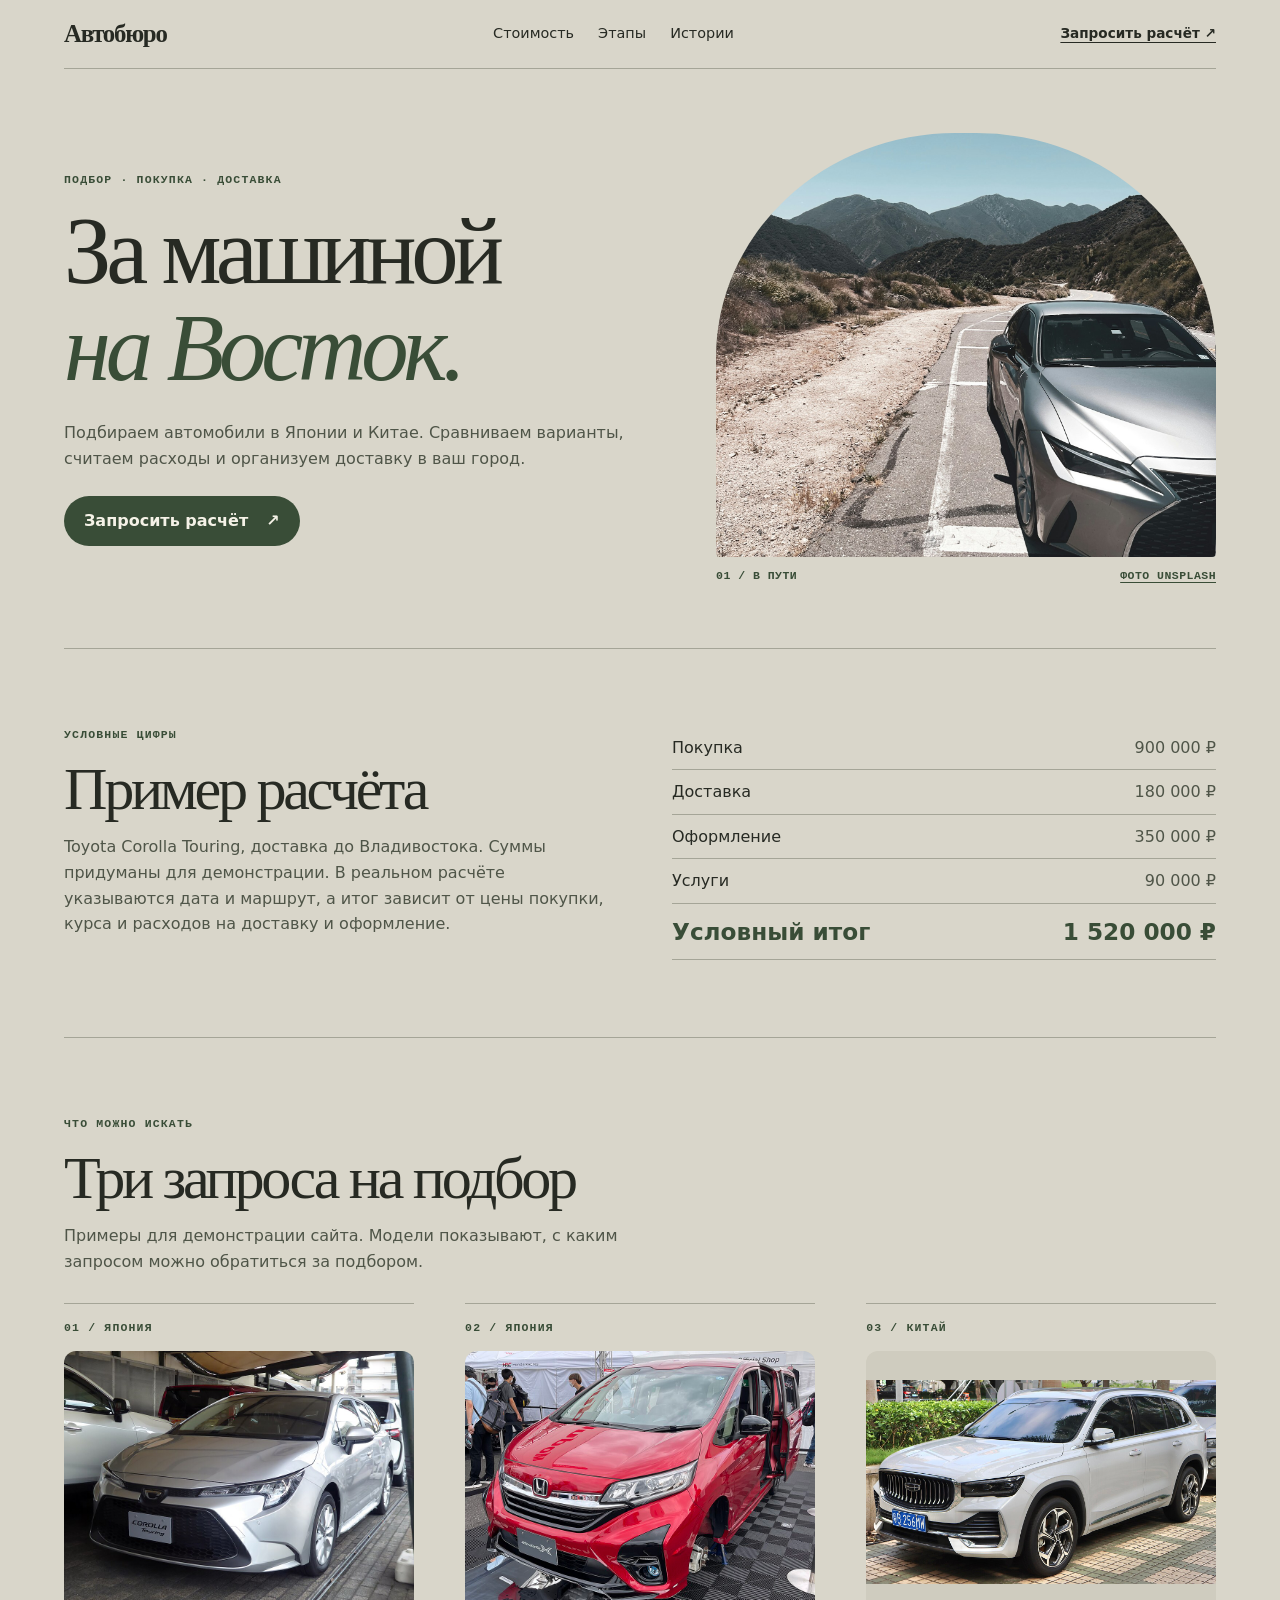
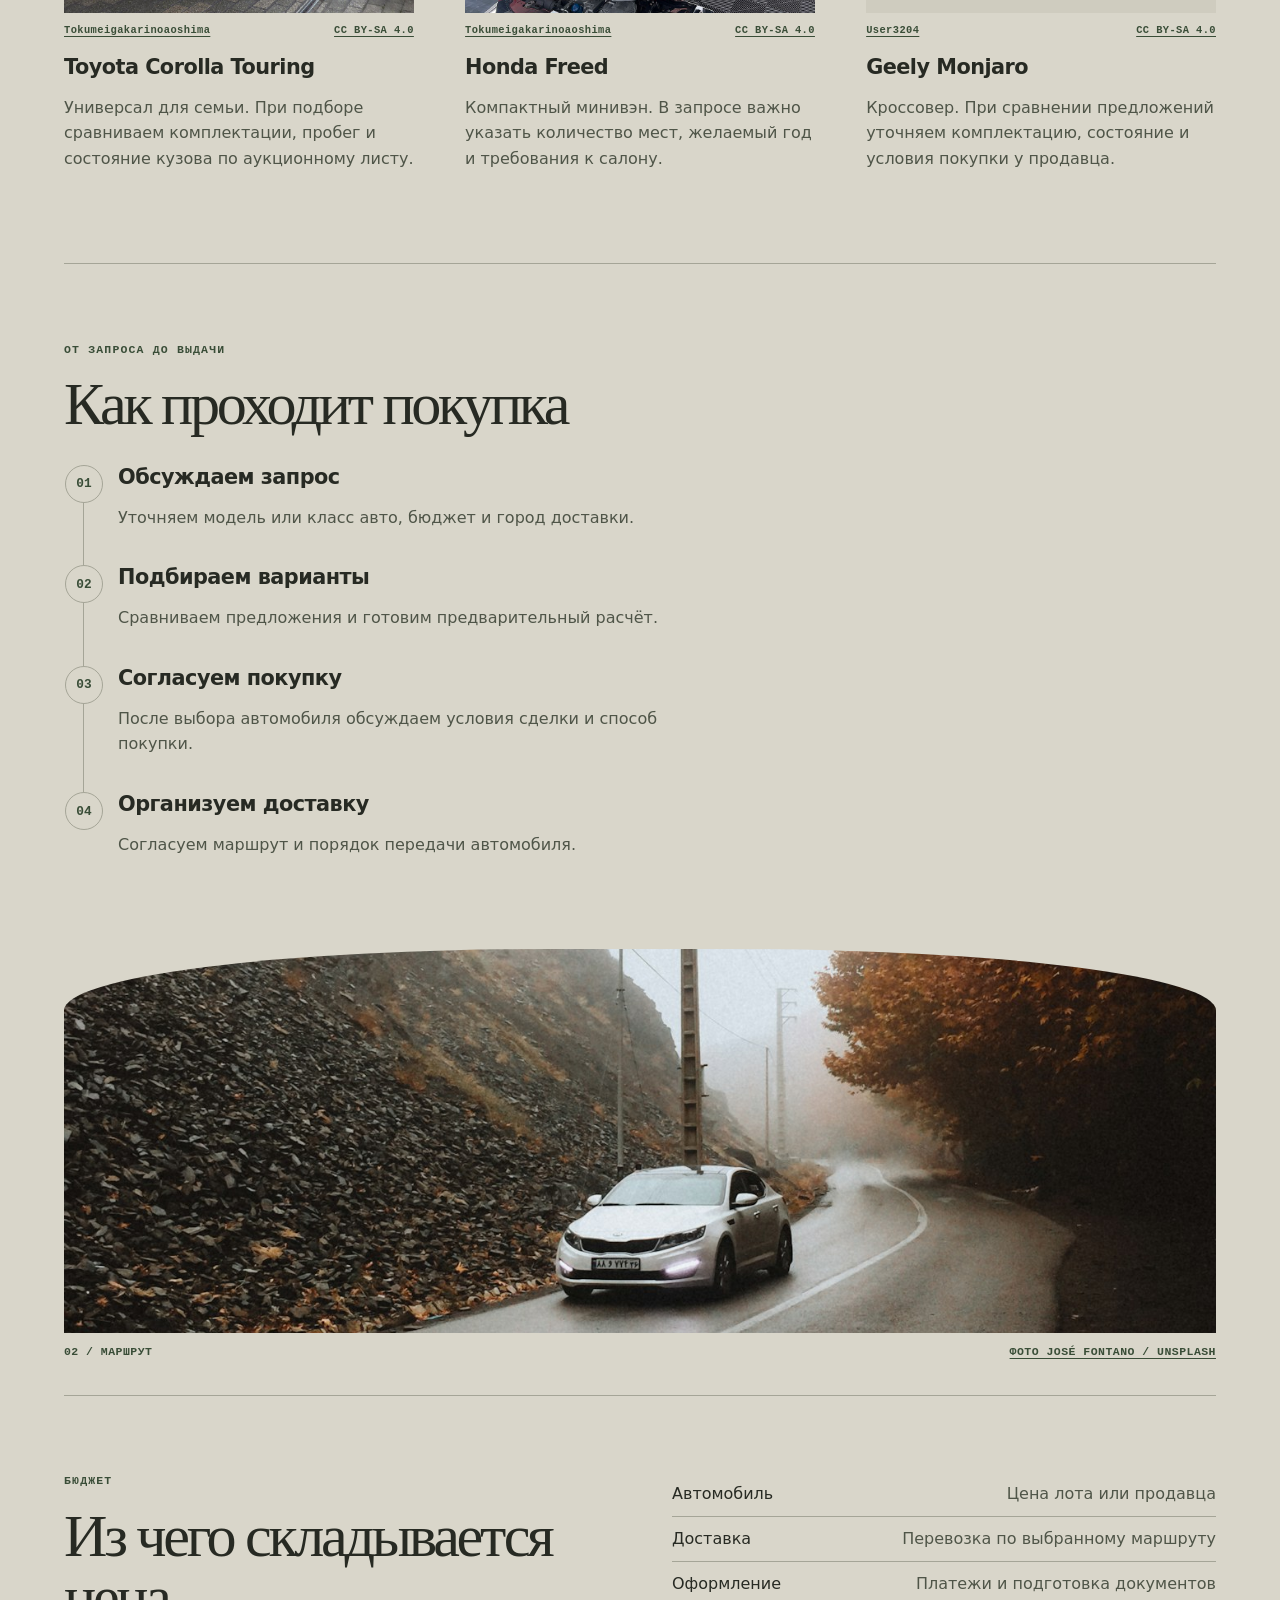
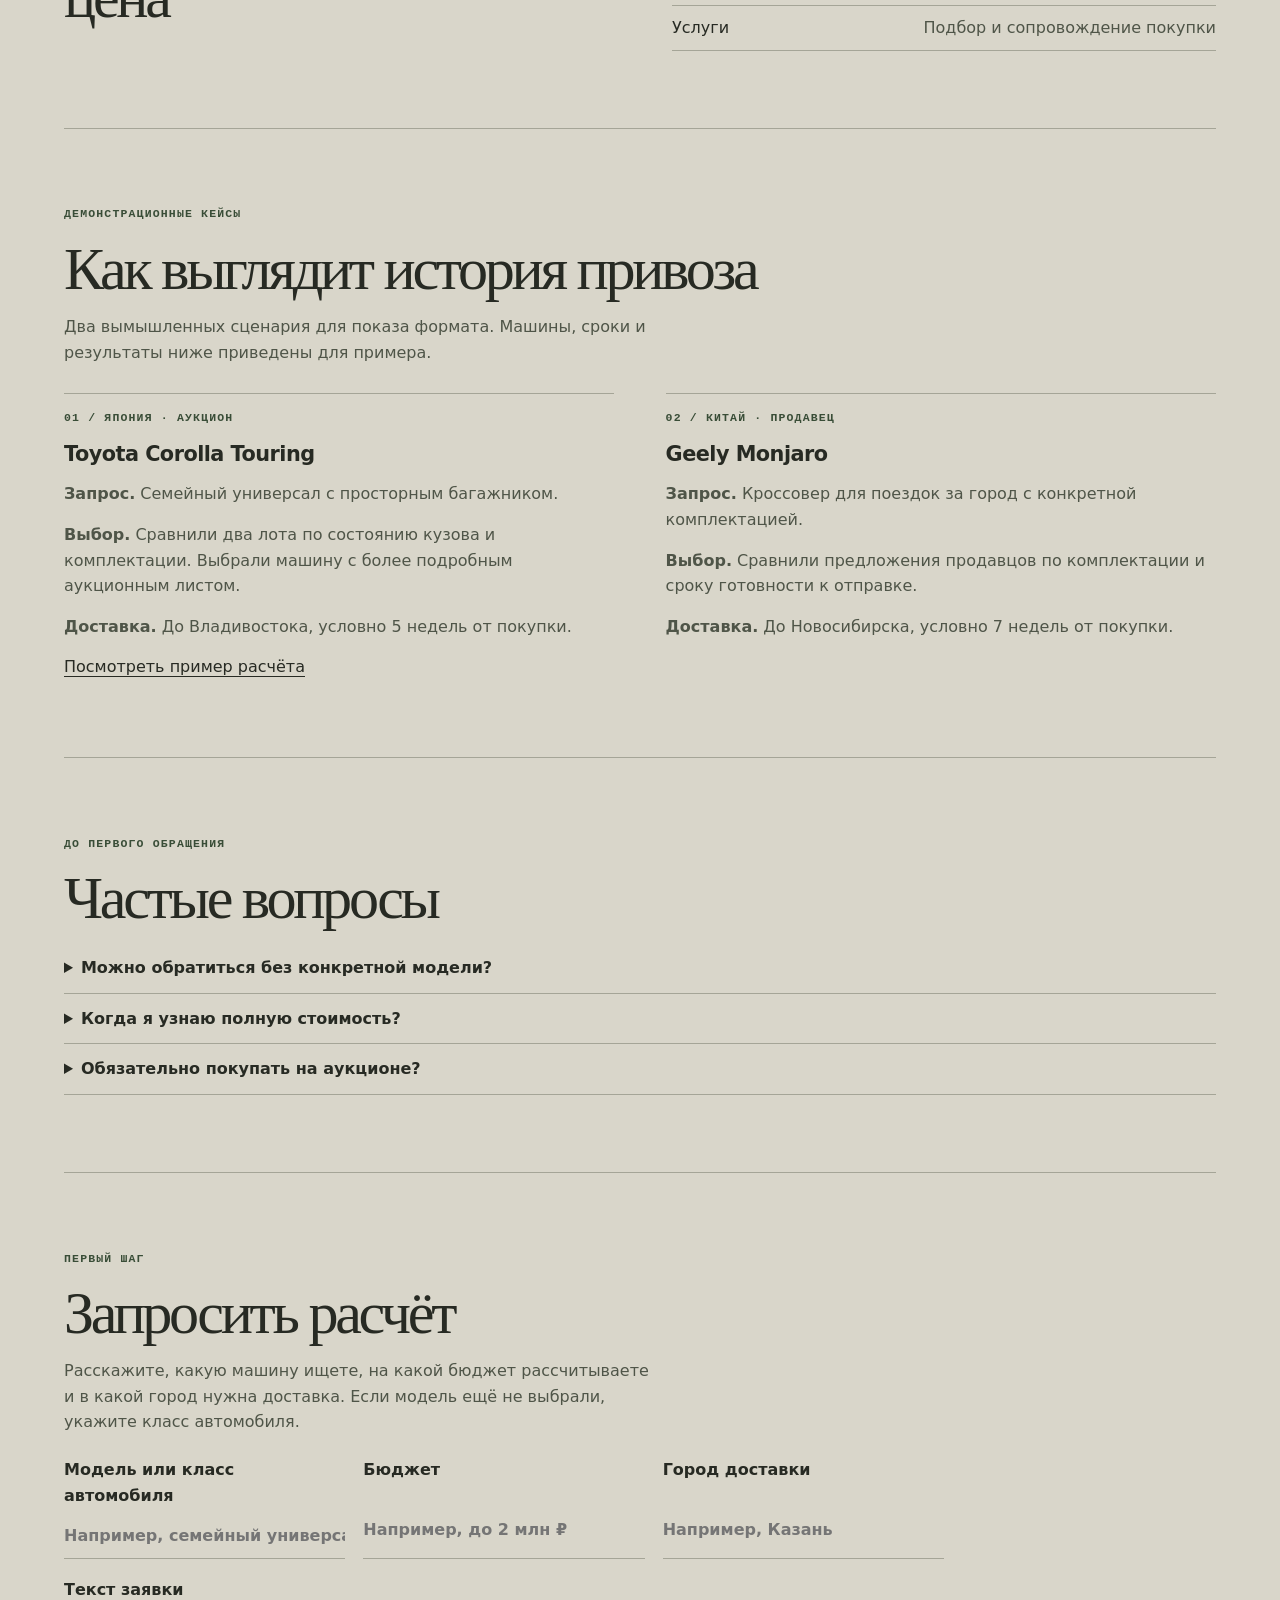
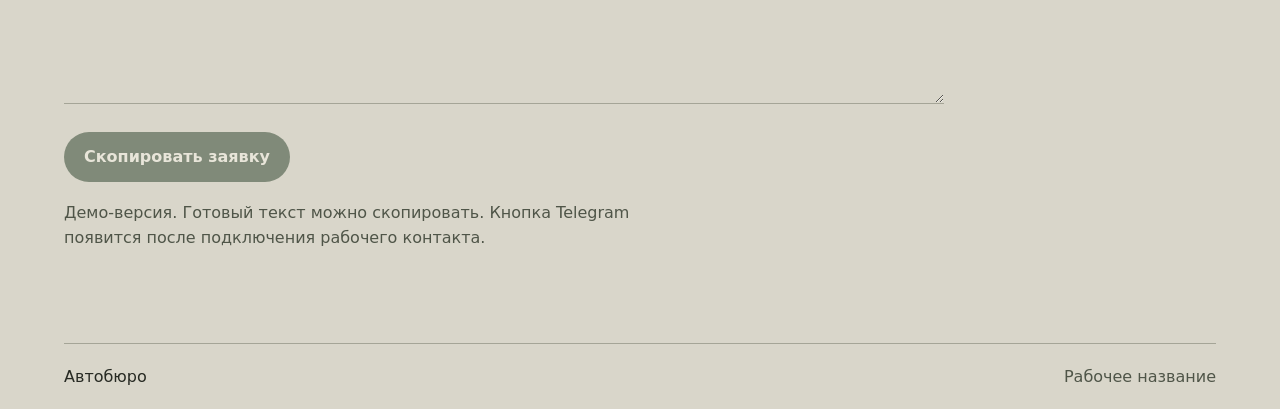
==== index.html @ d3754e28 "Add Avtoburo website" ====
<!doctype html>
<html lang="ru">
<head>
<meta charset="utf-8">
<meta name="viewport" content="width=device-width, initial-scale=1">
<meta name="description" content="Подбор и покупка автомобилей из Японии, Китая и других стран. Узнайте, как проходит покупка и из чего складывается стоимость.">
<title>Авто из Японии и Китая — подбор и доставка</title>
<link rel="stylesheet" href="style.css">
</head>
<body>
<header class="wrap"><a class="brand" href="#">Автобюро</a><nav aria-label="Разделы сайта"><a href="#estimate">Стоимость</a><a href="#process">Этапы</a><a href="#cases">Истории</a></nav><a class="header-link" href="#contact">Запросить расчёт ↗</a></header>
<main>
<section class="hero wrap">
<div><p class="eyebrow">Подбор · Покупка · Доставка</p>
<h1>За машиной<br><em>на Восток.</em></h1>
<p class="intro">Подбираем автомобили в Японии и Китае. Сравниваем варианты, считаем расходы и организуем доставку в ваш город.</p>
<a class="button" href="#contact">Запросить расчёт <span aria-hidden="true">↗</span></a></div>
<figure class="hero-photo">
<img src="photos/mountain-road.jpg" width="1600" height="2133" alt="Серебристый автомобиль на горной дороге" fetchpriority="high">
<figcaption><span>01 / В пути</span><a href="https://unsplash.com/photos/silver-car-parked-on-a-winding-mountain-road-dqS-fH3eOp8">Фото Unsplash</a></figcaption>
</figure>
</section>
<section class="section wrap price" id="estimate">
<div><p class="eyebrow">Условные цифры</p><h2>Пример расчёта</h2><p>Toyota Corolla Touring, доставка до Владивостока. Суммы придуманы для демонстрации. В реальном расчёте указываются дата и маршрут, а итог зависит от цены покупки, курса и расходов на доставку и оформление.</p></div>
<dl class="cost estimate">
<div><dt>Покупка</dt><dd>900 000 ₽</dd></div>
<div><dt>Доставка</dt><dd>180 000 ₽</dd></div>
<div><dt>Оформление</dt><dd>350 000 ₽</dd></div>
<div><dt>Услуги</dt><dd>90 000 ₽</dd></div>
<div class="total"><dt>Условный итог</dt><dd>1 520 000 ₽</dd></div>
</dl>
</section>
<section class="section wrap" id="cars">
<p class="eyebrow">Что можно искать</p>
<h2>Три запроса на подбор</h2>
<p>Примеры для демонстрации сайта. Модели показывают, с каким запросом можно обратиться за подбором.</p>
<div class="examples">
<article><p class="eyebrow">01 / Япония</p><figure class="car-example"><img src="photos/corolla.jpg" alt="Toyota Corolla Touring" loading="lazy"><figcaption><a href="https://commons.wikimedia.org/wiki/File:Toyota_COROLLA_Touring_S_(3BA-ZRE212W-AEXEP)_front.jpg">Tokumeigakarinoaoshima</a><a href="https://creativecommons.org/licenses/by-sa/4.0/">CC BY-SA 4.0</a></figcaption></figure><h3>Toyota Corolla Touring</h3><p>Универсал для семьи. При подборе сравниваем комплектации, пробег и состояние кузова по аукционному листу.</p></article>
<article><p class="eyebrow">02 / Япония</p><figure class="car-example"><img src="photos/freed.jpg" alt="Honda Freed" loading="lazy"><figcaption><a href="https://commons.wikimedia.org/wiki/File:Honda_FREED_Modulo_X_(6BA-GB5)_front.jpg">Tokumeigakarinoaoshima</a><a href="https://creativecommons.org/licenses/by-sa/4.0/">CC BY-SA 4.0</a></figcaption></figure><h3>Honda Freed</h3><p>Компактный минивэн. В запросе важно указать количество мест, желаемый год и требования к салону.</p></article>
<article><p class="eyebrow">03 / Китай</p><figure class="car-example"><img src="photos/monjaro.jpg" alt="Geely Monjaro" loading="lazy"><figcaption><a href="https://commons.wikimedia.org/wiki/File:2021_Geely_Xingyue_L_(front).jpg">User3204</a><a href="https://creativecommons.org/licenses/by-sa/4.0/">CC BY-SA 4.0</a></figcaption></figure><h3>Geely Monjaro</h3><p>Кроссовер. При сравнении предложений уточняем комплектацию, состояние и условия покупки у продавца.</p></article>
</div>
</section>
<section class="section wrap" id="process"><p class="eyebrow">От запроса до выдачи</p><h2>Как проходит покупка</h2>
<ol class="steps">
<li><h3>Обсуждаем запрос</h3><p>Уточняем модель или класс авто, бюджет и город доставки.</p></li>
<li><h3>Подбираем варианты</h3><p>Сравниваем предложения и готовим предварительный расчёт.</p></li>
<li><h3>Согласуем покупку</h3><p>После выбора автомобиля обсуждаем условия сделки и способ покупки.</p></li>
<li><h3>Организуем доставку</h3><p>Согласуем маршрут и порядок передачи автомобиля.</p></li>
</ol></section>
<figure class="road-photo wrap">
<img src="photos/autumn-road.jpg" width="1400" height="1867" alt="Автомобиль на извилистой дороге в осеннем лесу" loading="lazy">
<figcaption><span>02 / МАРШРУТ</span><a href="https://unsplash.com/photos/silver-sedan-on-road-6Av5NZUuW58">Фото José Fontano / Unsplash</a></figcaption>
</figure>
<section class="section wrap price"><div><p class="eyebrow">Бюджет</p><h2>Из чего складывается цена</h2></div><dl class="cost"><div><dt>Автомобиль</dt><dd>Цена лота или продавца</dd></div><div><dt>Доставка</dt><dd>Перевозка по выбранному маршруту</dd></div><div><dt>Оформление</dt><dd>Платежи и подготовка документов</dd></div><div><dt>Услуги</dt><dd>Подбор и сопровождение покупки</dd></div></dl></section>
<section class="section wrap" id="cases">
<p class="eyebrow">Демонстрационные кейсы</p>
<h2>Как выглядит история привоза</h2>
<p>Два вымышленных сценария для показа формата. Машины, сроки и результаты ниже приведены для примера.</p>
<div class="examples stories">
<article><p class="eyebrow">01 / Япония · аукцион</p><h3>Toyota Corolla Touring</h3><p><strong>Запрос.</strong> Семейный универсал с просторным багажником.</p><p><strong>Выбор.</strong> Сравнили два лота по состоянию кузова и комплектации. Выбрали машину с более подробным аукционным листом.</p><p><strong>Доставка.</strong> До Владивостока, условно 5 недель от покупки.</p><a href="#estimate">Посмотреть пример расчёта</a></article>
<article><p class="eyebrow">02 / Китай · продавец</p><h3>Geely Monjaro</h3><p><strong>Запрос.</strong> Кроссовер для поездок за город с конкретной комплектацией.</p><p><strong>Выбор.</strong> Сравнили предложения продавцов по комплектации и сроку готовности к отправке.</p><p><strong>Доставка.</strong> До Новосибирска, условно 7 недель от покупки.</p></article>
</div>
</section>

<section class="section wrap" id="faq">
<p class="eyebrow">До первого обращения</p>
<h2>Частые вопросы</h2>
<details><summary>Можно обратиться без конкретной модели?</summary><p>Да. Начните с бюджета, города и задач. Например, нужен семейный автомобиль с просторным багажником.</p></details>
<details><summary>Когда я узнаю полную стоимость?</summary><p>Первый расчёт делаем по выбранному варианту и маршруту. Перед покупкой уточняем сумму и отдельно показываем расходы, которые могут измениться.</p></details>
<details><summary>Обязательно покупать на аукционе?</summary><p>Способ покупки зависит от страны и конкретного предложения. Сравниваем варианты на аукционе и у продавцов, когда доступны оба пути.</p></details>
</section>
<section class="section wrap" id="contact"><p class="eyebrow">Первый шаг</p><h2>Запросить расчёт</h2><p>Расскажите, какую машину ищете, на какой бюджет рассчитываете и в какой город нужна доставка. Если модель ещё не выбрали, укажите класс автомобиля.</p>
<form id="request" class="request" data-telegram="">
<label>Модель или класс автомобиля<input name="car" placeholder="Например, семейный универсал" required maxlength="100"></label>
<label>Бюджет<input name="budget" placeholder="Например, до 2 млн ₽" required maxlength="80"></label>
<label>Город доставки<input name="city" placeholder="Например, Казань" required maxlength="80"></label>
<label class="message">Текст заявки<textarea id="request-text" rows="3" readonly></textarea></label>
<div class="request-actions">
<button class="button" type="button" id="copy-request" disabled>Скопировать заявку</button>
<a class="button" id="send-request" hidden>Открыть Telegram</a>
</div>
<p class="notice" id="contact-note">Демо-версия. Готовый текст можно скопировать. Кнопка Telegram появится после подключения рабочего контакта.</p>
<p id="request-status" role="status"></p>
</form></section>
</main>
<footer class="wrap">Автобюро <span>Рабочее название</span></footer>
<script src="request.js" defer></script></body>
</html>
---- style.css ----
:root {
  color-scheme: light;
  --paper: #d9d6ca;
  --ink: #272a23;
  --muted: #4f5548;
  --accent: #394d37;
  --line: #a5a597;
  --gutter: clamp(18px, 5vw, 74px);
}
* { box-sizing: border-box; }
body { margin: 0; background: var(--paper); color: var(--ink); font: 16px/1.6 system-ui, sans-serif; }
.wrap { width: min(1280px, calc(100% - 2 * var(--gutter))); margin-inline: auto; }
a { color: inherit; text-underline-offset: .28em; }
:focus-visible { outline: 2px solid currentColor; outline-offset: 4px; }
header, footer { display: flex; flex-wrap: wrap; align-items: center; justify-content: space-between; gap: 12px 24px; padding-block: 20px; }
header { border-bottom: 1px solid var(--line); }
.brand { font: bold 1.55rem Georgia, serif; letter-spacing: -.05em; text-decoration: none; }
nav { display: flex; flex-wrap: wrap; gap: 8px 24px; font-size: .9rem; }
nav a { text-decoration: none; }
nav a:hover { text-decoration: underline; }
.header-link { font-size: .85rem; font-weight: 700; }
.hero { display: grid; grid-template-columns: minmax(0, 1fr) minmax(0, .85fr); align-items: center; gap: clamp(24px, 5vw, 80px); padding-block: clamp(30px, 5vw, 74px); }
h1, h2, h3, p { margin: 0 0 15px; }
h1, h2 { font: 400 clamp(2.15rem, 4.7vw, 4.5rem)/1.02 Georgia, serif; letter-spacing: -.055em; }
h1 { font-size: clamp(3.25rem, 7.4vw, 7.2rem); }
h1 em { color: var(--accent); }
h3 { font-size: 1.3rem; line-height: 1.2; letter-spacing: -.025em; }
p { max-width: 58ch; color: var(--muted); }
.intro { margin-top: 24px; }
.eyebrow, figcaption { font: 700 .72rem/1.5 ui-monospace, monospace; letter-spacing: .1em; text-transform: uppercase; color: var(--accent); }
.button { display: inline-flex; align-items: center; gap: 18px; margin-top: 10px; border: 0; border-radius: 999px; padding: 12px 20px; background: var(--accent); color: #f5f2e7; font: inherit; font-weight: 700; text-decoration: none; }
.button:hover { background: #263c29; }
figure { margin: 0; }
figure img { display: block; width: 100%; height: auto; object-fit: cover; }
.hero-photo img { aspect-ratio: 1.18; border-radius: 48% 48% 4px 4px / 53% 53% 4px 4px; object-position: 50% 59%; }
figcaption { display: flex; flex-wrap: wrap; justify-content: space-between; gap: 5px 16px; padding-top: 10px; letter-spacing: .04em; }
.section { border-top: 1px solid var(--line); padding-block: clamp(30px, 6vw, 78px); }
.price { display: grid; grid-template-columns: minmax(0, 1fr) minmax(0, 1fr); gap: clamp(18px, 5vw, 72px); }
.cost { margin: 0; }
.cost div { display: flex; justify-content: space-between; gap: 16px; border-bottom: 1px solid var(--line); padding-block: 9px; }
.cost dd { margin: 0; color: var(--muted); text-align: right; }
.cost .total, .cost .total dd { color: var(--accent); font-weight: 800; font-size: clamp(1rem, 2vw, 1.45rem); }
.examples { display: grid; grid-template-columns: repeat(3, minmax(0, 1fr)); gap: clamp(20px, 4vw, 58px); margin-top: 28px; }
.examples article { border-top: 1px solid var(--line); padding-top: 15px; }
.stories { grid-template-columns: repeat(2, minmax(0, 1fr)); }
.steps { list-style: none; padding: 0; margin: 30px 0 0; counter-reset: route; }
.steps li { position: relative; counter-increment: route; margin-left: 19px; padding: 0 0 20px 34px; border-left: 1px solid var(--line); }
.steps li::before { content: "0" counter(route); position: absolute; inset: 0 auto auto -19px; display: grid; place-items: center; width: 36px; height: 36px; border: 1px solid var(--line); border-radius: 50%; background: var(--paper); color: var(--accent); font: 700 .8rem ui-monospace, monospace; }
.steps li:last-child { border-color: transparent; padding-bottom: 0; }
.road-photo { margin-block: 0 34px; }
.road-photo img { aspect-ratio: 3 / 1; object-position: center 58%; border-radius: 42% 42% 0 0 / 16% 16% 0 0; }
details { border-bottom: 1px solid var(--line); }
summary { cursor: pointer; font-weight: 700; padding-block: 12px; }
details p { padding-left: 18px; }
.request { display: grid; grid-template-columns: repeat(3, minmax(0, 1fr)); gap: 18px; max-width: 880px; margin-top: 22px; }
.request label { display: grid; gap: 6px; font-weight: 650; }
.request input, .request textarea { width: 100%; min-width: 0; padding: 9px 0; border: 0; border-bottom: 1px solid var(--line); border-radius: 0; background: transparent; color: inherit; font: inherit; }
.request textarea { resize: vertical; }
.request .message, .request-actions, .request p { grid-column: 1 / -1; }
.request button { cursor: pointer; }
.request button:disabled { opacity: .55; cursor: default; }
.request [hidden], #request-status:empty { display: none; }
footer { border-top: 1px solid var(--line); }
footer span { color: var(--muted); }
@media (max-width: 760px) {
  .hero, .price { grid-template-columns: 1fr; }
  .hero-photo img { aspect-ratio: 1.45; }
  .road-photo img { aspect-ratio: 1.8; }
}
@media (max-width: 560px) {
  header nav { order: 1; width: 100%; }
  .examples, .request { grid-template-columns: 1fr; }
}
.car-example { margin-bottom: 16px; }
.car-example img { aspect-ratio: 4 / 3; object-fit: contain; background: #cfccbf; border-radius: 12px 12px 0 0; }
.car-example figcaption { font-size: .65rem; text-transform: none; }
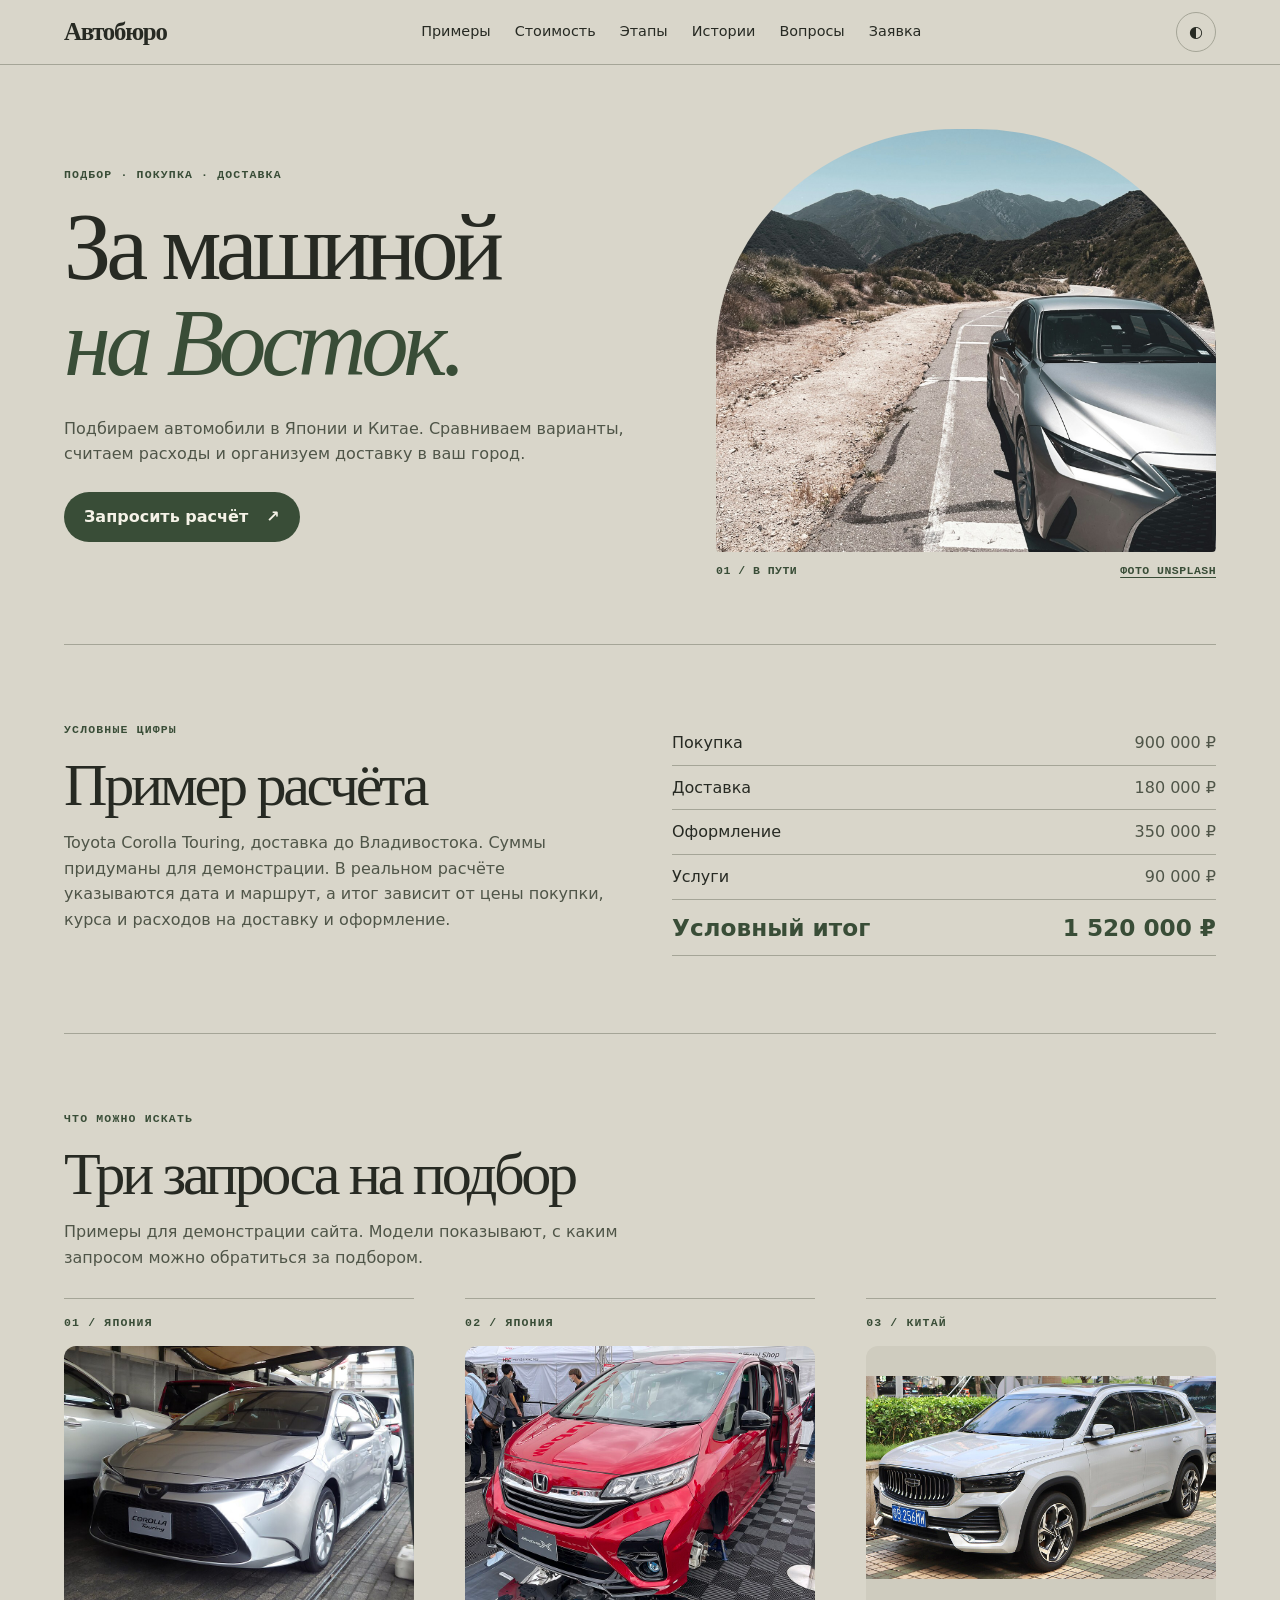
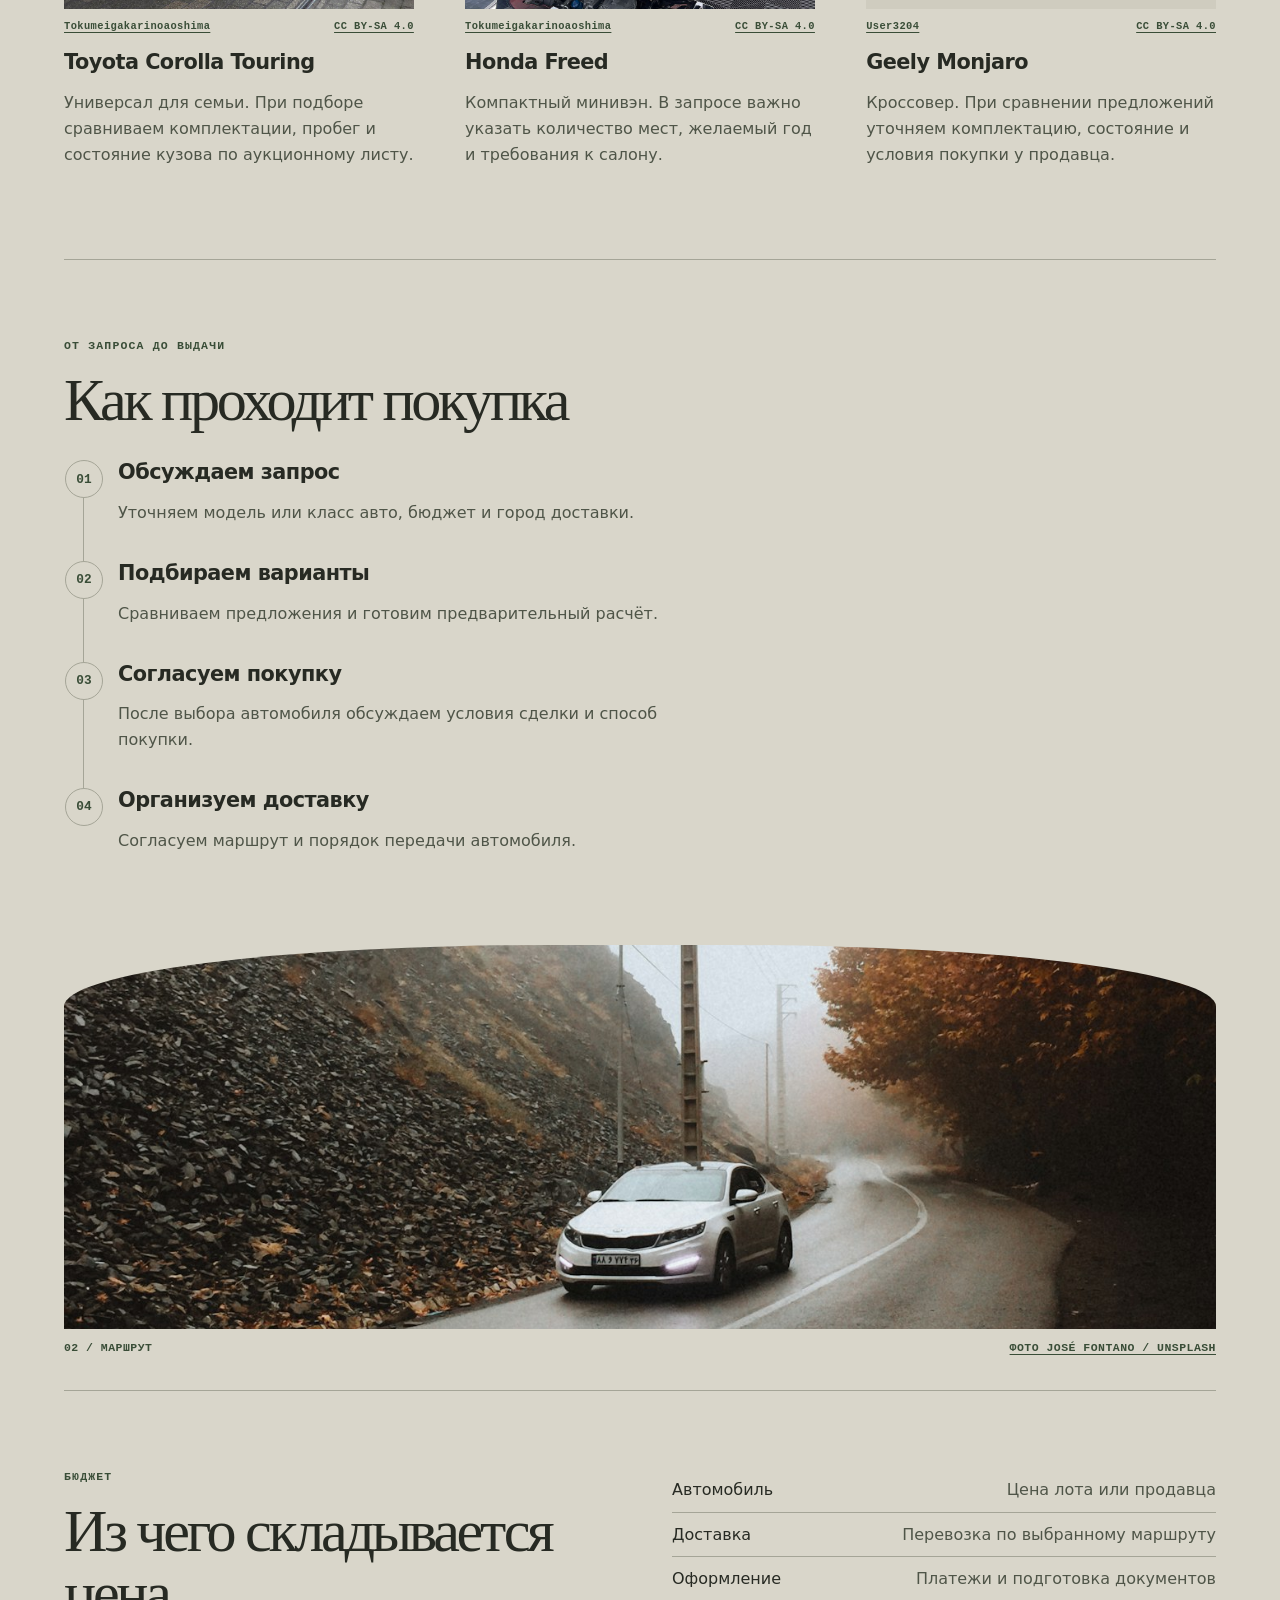
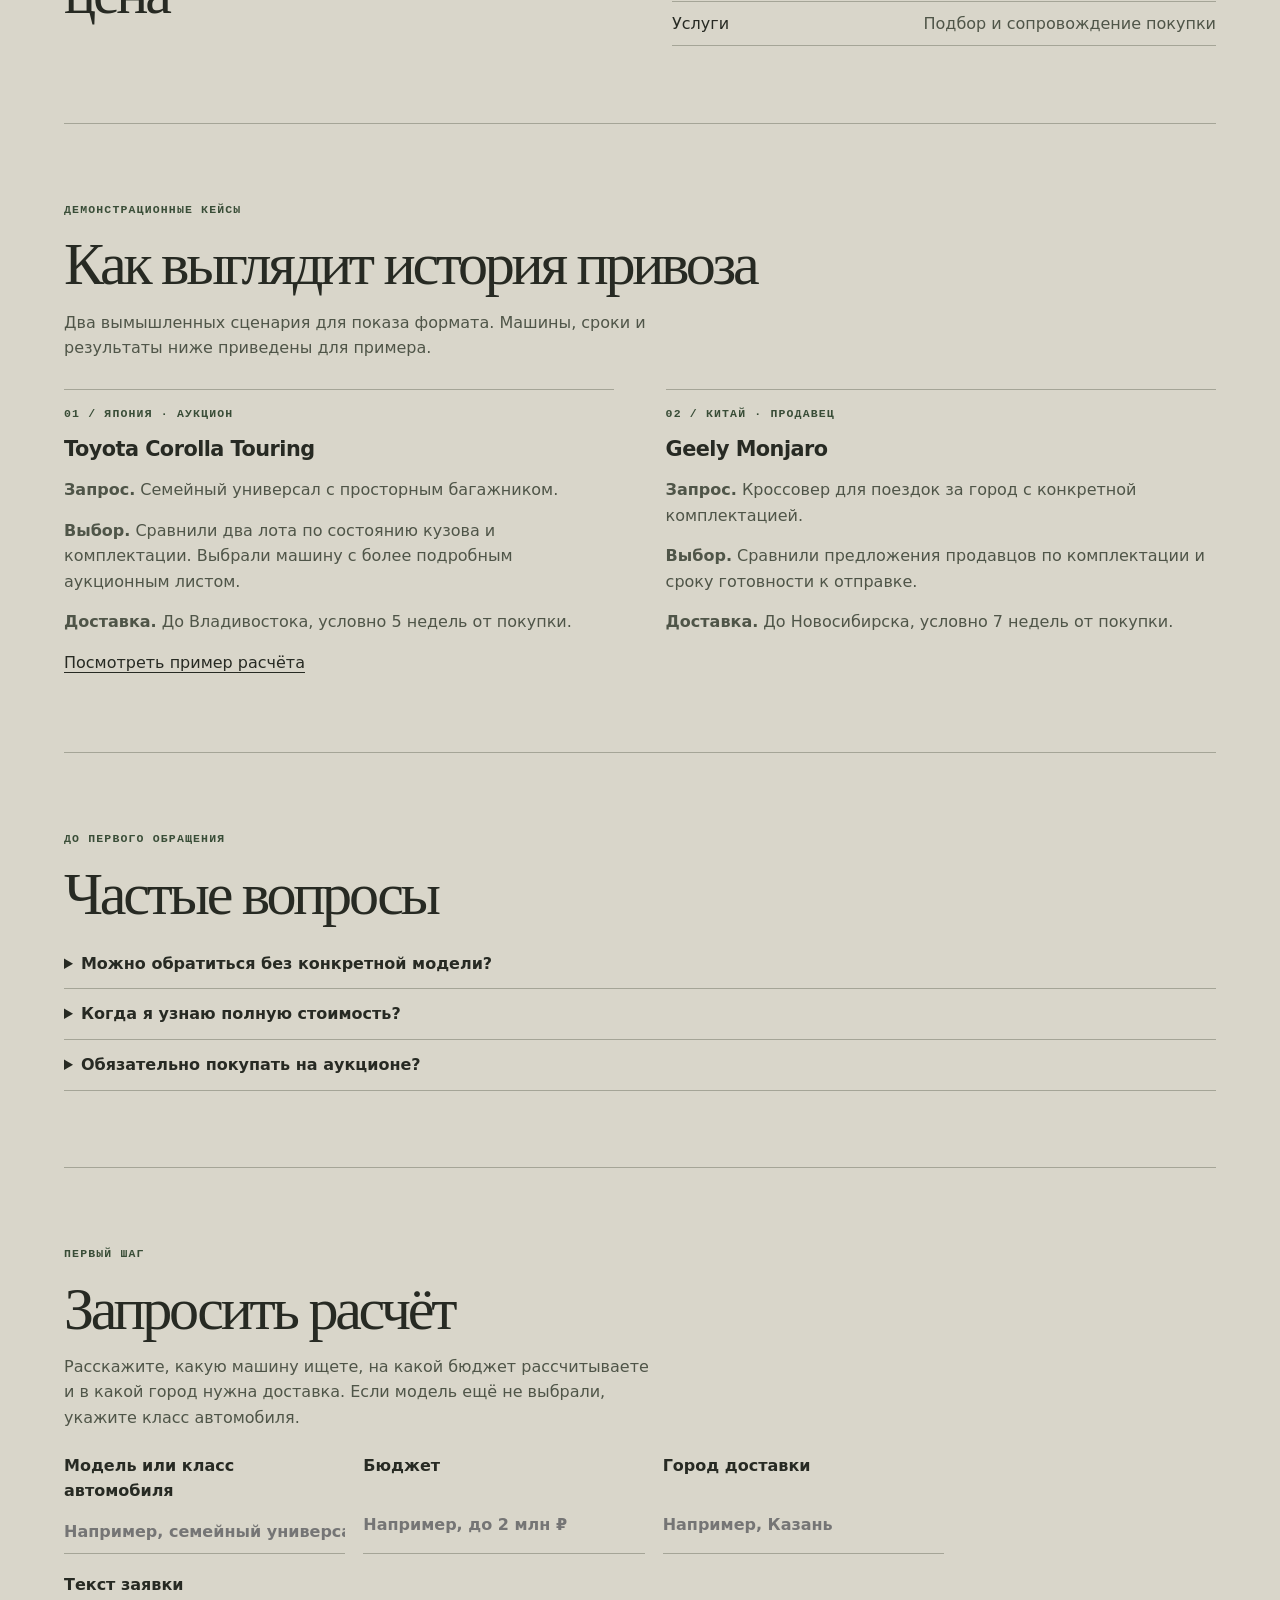
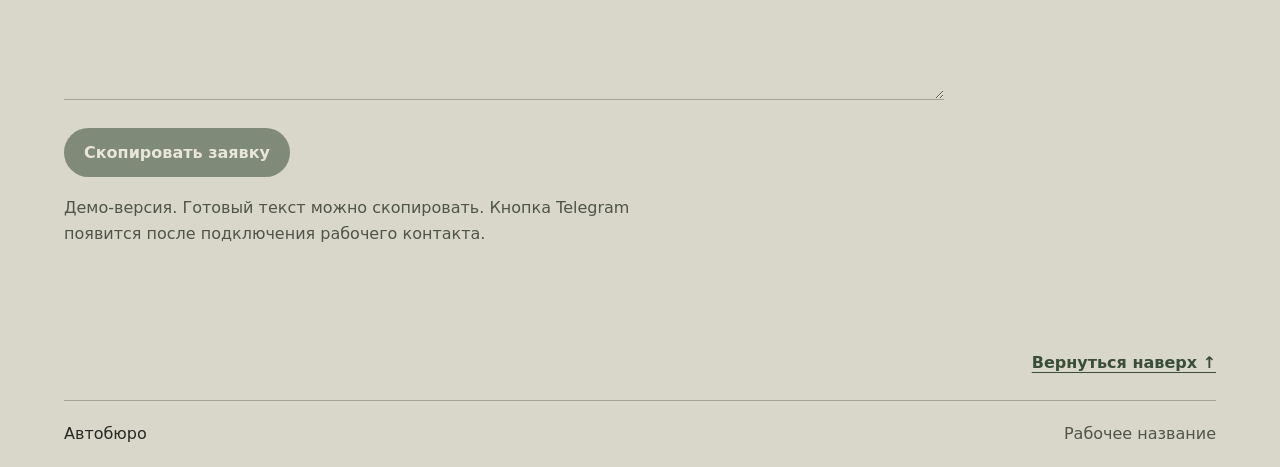
==== commit e816eb04: "Add theme switcher and responsive anchor navigation" ====
--- a/index.html
+++ b/index.html
@@ -7,8 +7,8 @@
 <title>Авто из Японии и Китая — подбор и доставка</title>
 <link rel="stylesheet" href="style.css">
 </head>
-<body>
-<header class="wrap"><a class="brand" href="#">Автобюро</a><nav aria-label="Разделы сайта"><a href="#estimate">Стоимость</a><a href="#process">Этапы</a><a href="#cases">Истории</a></nav><a class="header-link" href="#contact">Запросить расчёт ↗</a></header>
+<body id="top">
+<header class="site-header"><div class="wrap header-inner"><a class="brand" href="#top">Автобюро</a><nav id="site-nav" aria-label="Разделы сайта"><a href="#cars">Примеры</a><a href="#estimate">Стоимость</a><a href="#process">Этапы</a><a href="#cases">Истории</a><a href="#faq">Вопросы</a><a href="#contact">Заявка</a></nav><div class="header-controls"><button type="button" id="theme" aria-label="Тёмная тема" aria-pressed="false" hidden>◐</button><button type="button" id="menu" aria-controls="site-nav" aria-expanded="false" hidden>☰ <span>Меню</span></button></div></div></header>
 <main>
 <section class="hero wrap">
 <div><p class="eyebrow">Подбор · Покупка · Доставка</p>
@@ -82,9 +82,9 @@
 <p class="notice" id="contact-note">Демо-версия. Готовый текст можно скопировать. Кнопка Telegram появится после подключения рабочего контакта.</p>
 <p id="request-status" role="status"></p>
 </form></section>
-</main>
+</main><div class="wrap back-row"><a href="#top">Вернуться наверх ↑</a></div>
 <footer class="wrap">Автобюро <span>Рабочее название</span></footer>
-<script src="request.js" defer></script></body>
+<script src="navigation.js" defer></script><script src="request.js" defer></script></body>
 </html>
 
 
@@ -95,3 +95,4 @@
 
 
 
+
--- a/style.css
+++ b/style.css
@@ -74,3 +74,29 @@
 .car-example { margin-bottom: 16px; }
 .car-example img { aspect-ratio: 4 / 3; object-fit: contain; background: #cfccbf; border-radius: 12px 12px 0 0; }
 .car-example figcaption { font-size: .65rem; text-transform: none; }
+:root[data-theme="dark"] {
+  color-scheme: dark;
+  --paper: #222721;
+  --ink: #efebe0;
+  --muted: #c1c7b8;
+  --accent: #b8d2a7;
+  --line: #65705e;
+}
+[data-theme="dark"] .button { background: #b8d2a7; color: #222721; }
+[data-theme="dark"] .button:hover { background: #d1e2c7; }
+[data-theme="dark"] .car-example img { background: #363d33; }
+html { scroll-padding-top: 85px; }
+.site-header { position: sticky; top: 0; z-index: 5; display: block; padding: 0; background: var(--paper); }
+.header-inner, .header-controls { display: flex; align-items: center; gap: 12px; }
+.header-inner { justify-content: space-between; padding-block: 12px; flex-wrap: wrap; }
+.header-controls button { border: 1px solid var(--line); border-radius: 999px; background: transparent; color: var(--ink); padding: 6px 12px; font: inherit; cursor: pointer; }
+.back-row { display: flex; justify-content: flex-end; padding-block: 12px 24px; }
+.back-row a { color: var(--accent); font-weight: 700; }
+@media (max-width: 760px) {
+  .header-inner nav { order: 1; width: 100%; }
+  .header-inner nav a { padding-block: 6px; }
+  .header-inner nav[data-collapsed] { display: none; }
+}
+@media (prefers-reduced-motion: no-preference) {
+  html { scroll-behavior: smooth; }
+}
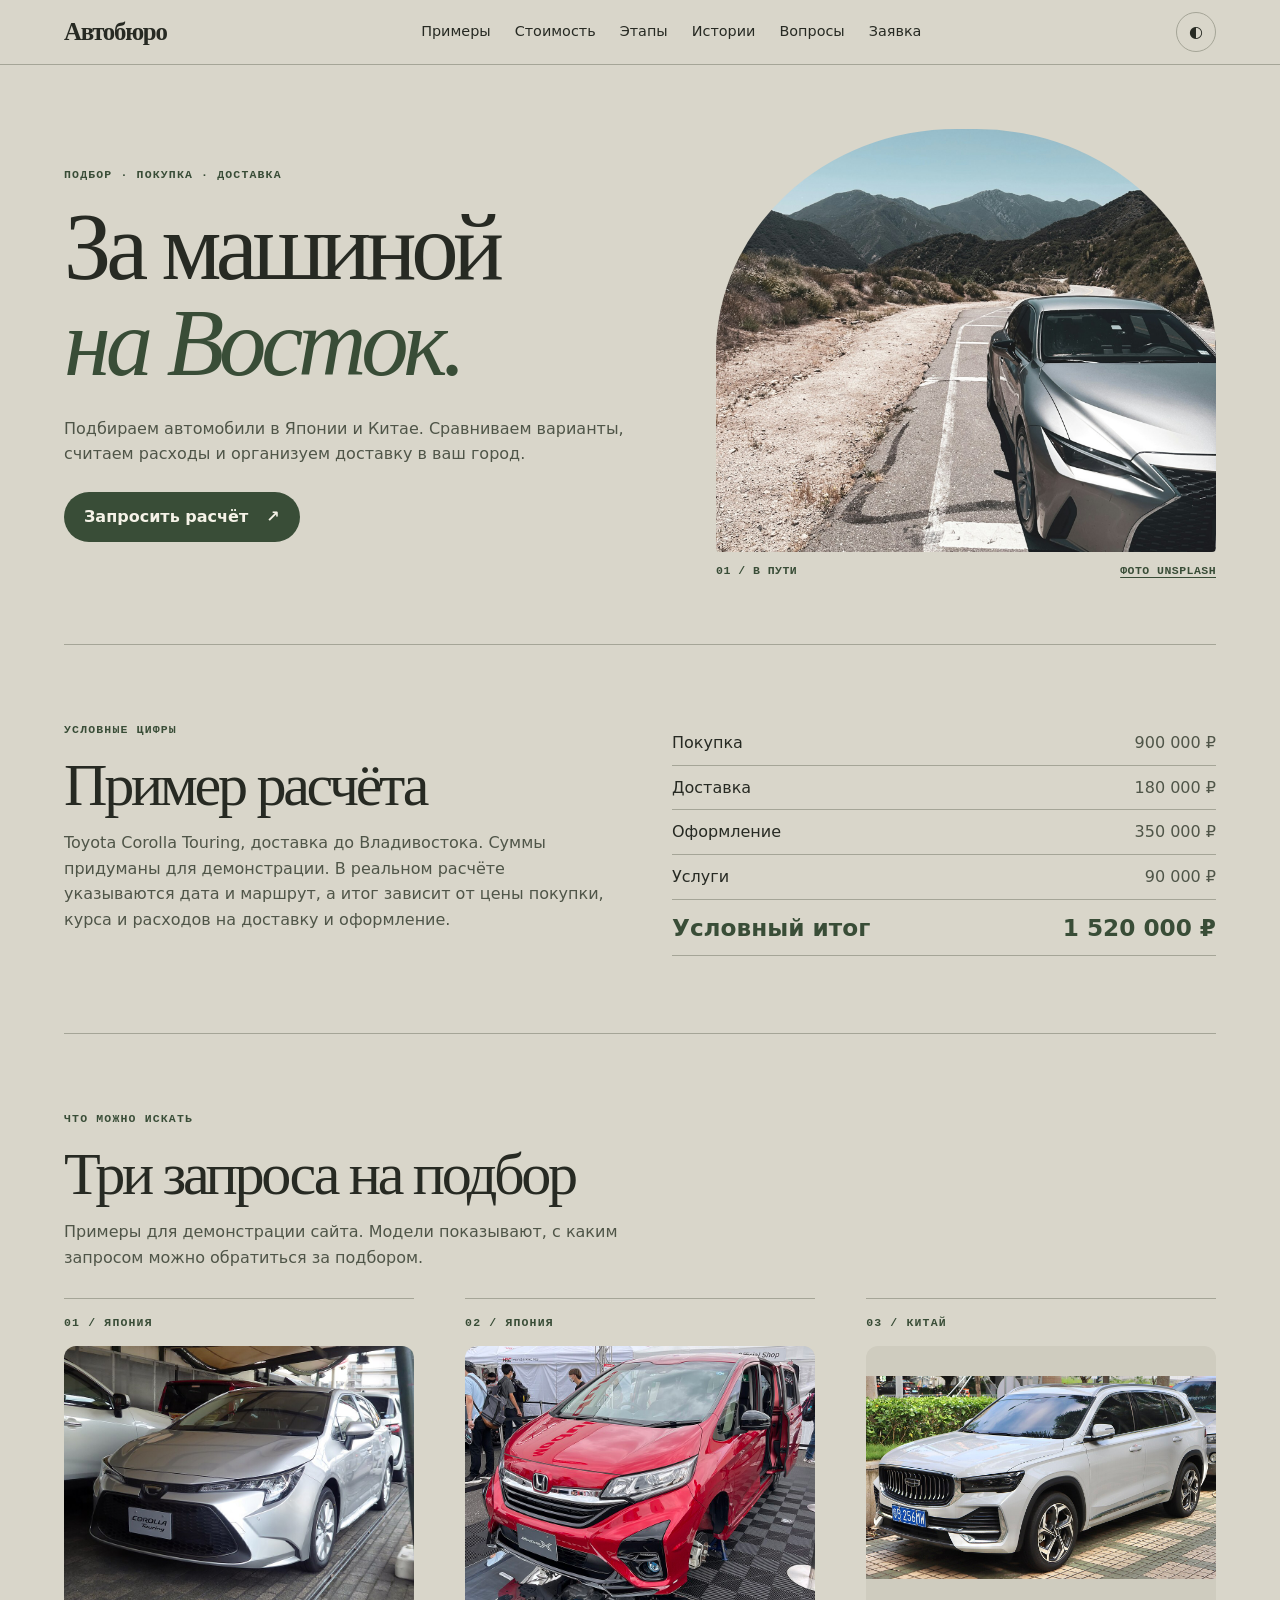
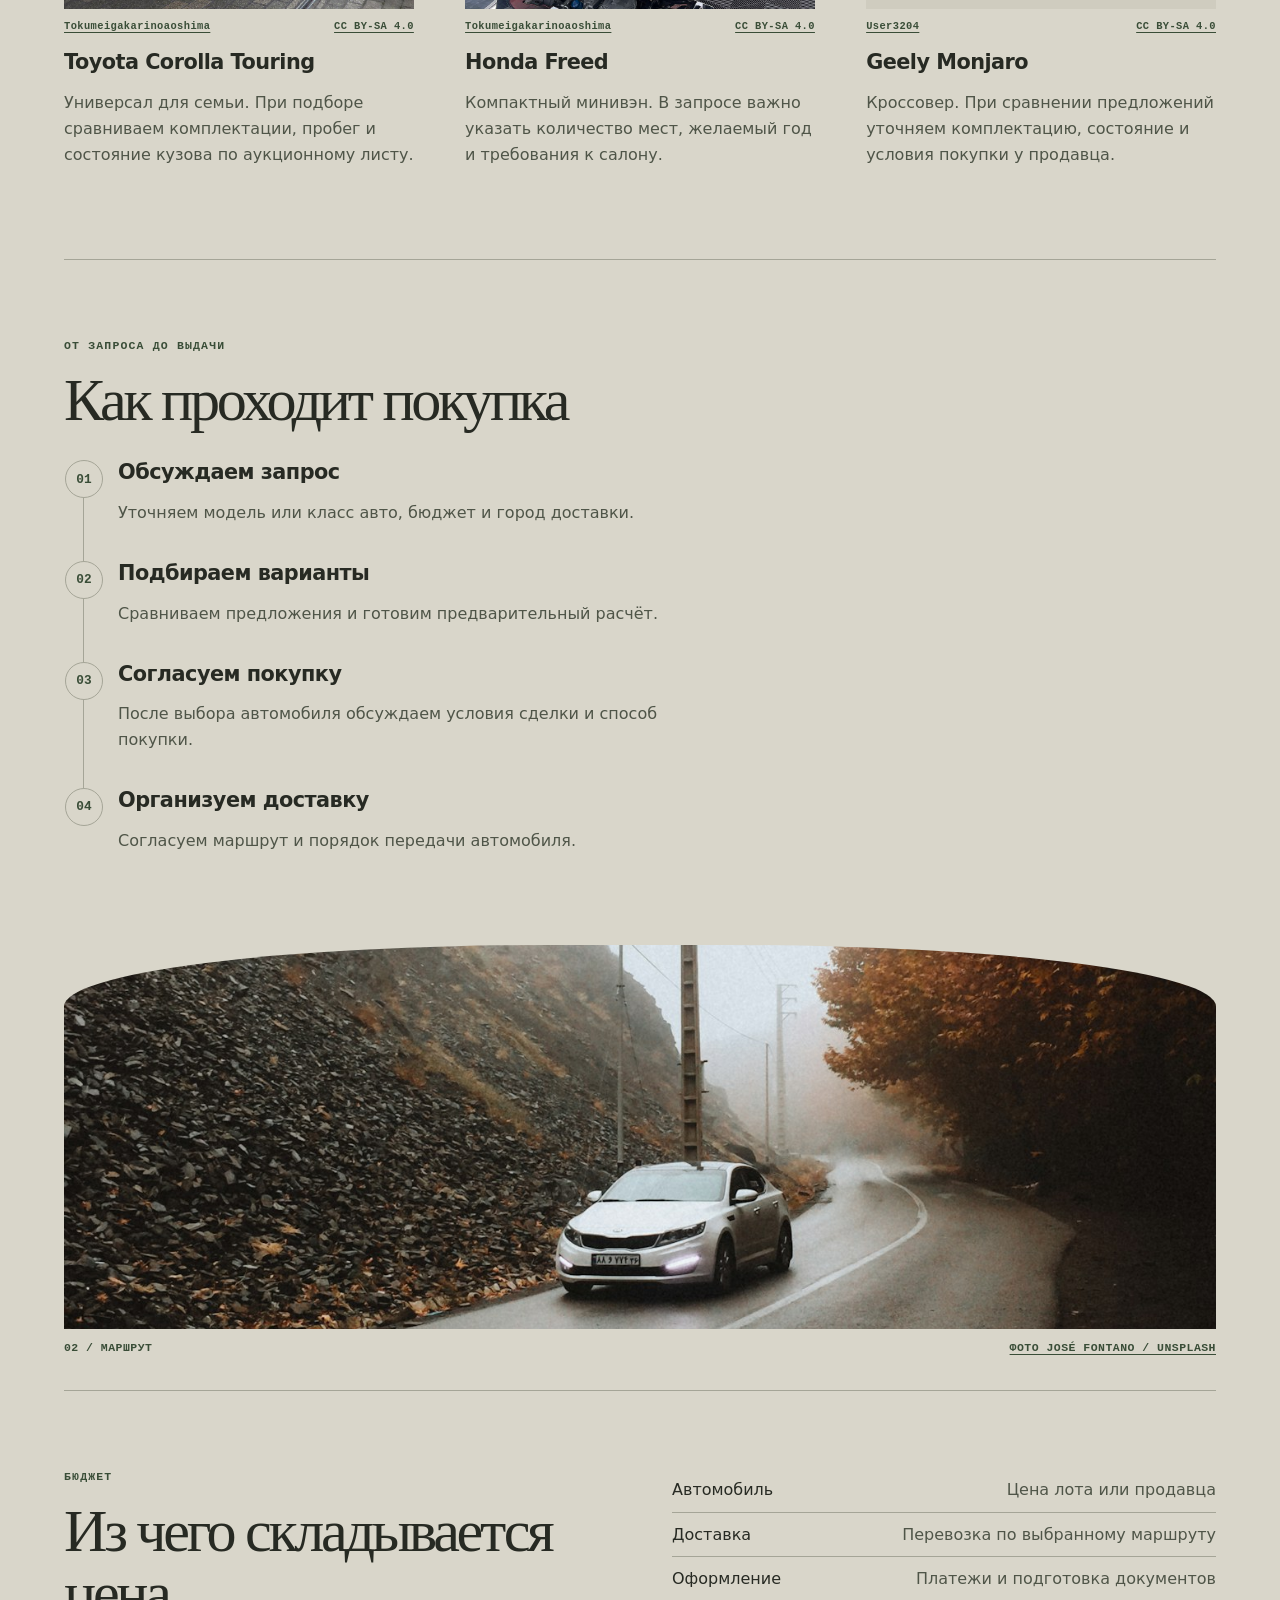
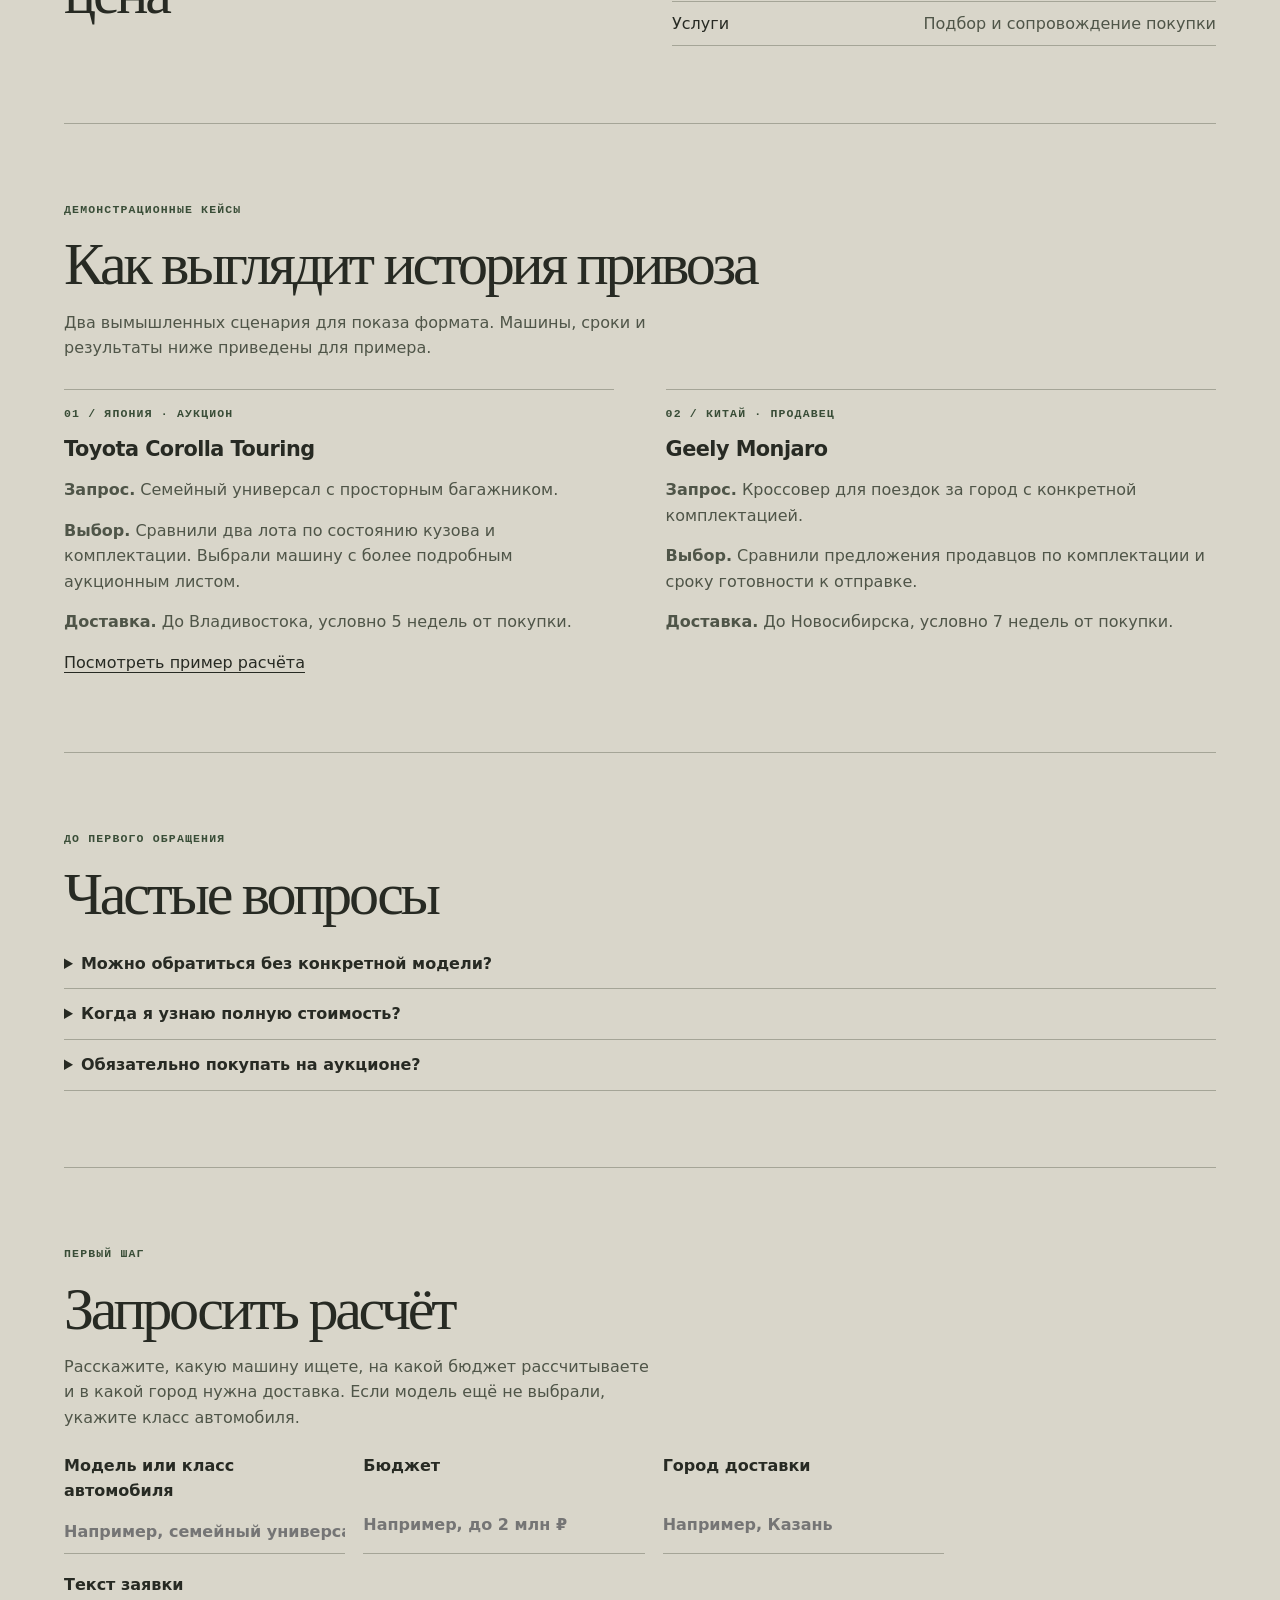
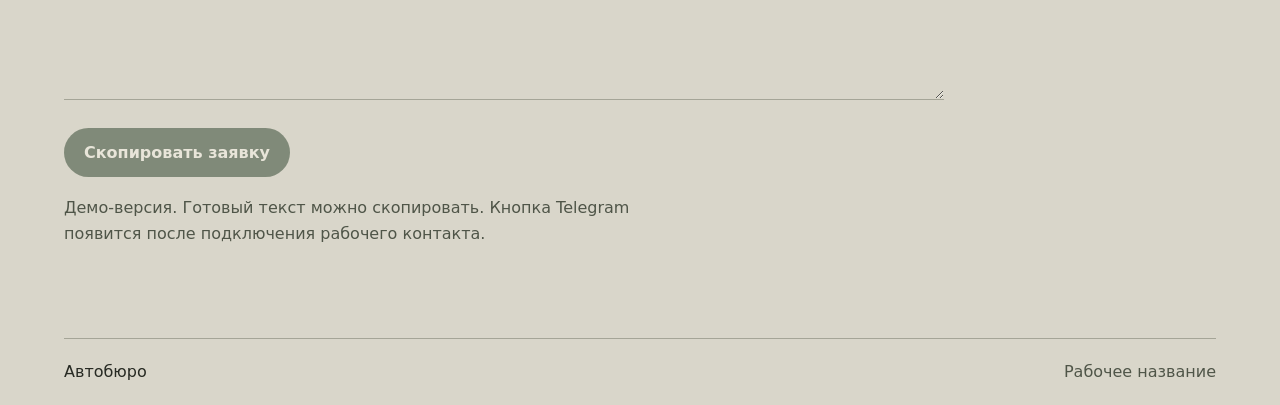
==== commit 2f46818c: "Share floating back-to-top across all site pages" ====
--- a/index.html
+++ b/index.html
@@ -82,7 +82,7 @@
 <p class="notice" id="contact-note">Демо-версия. Готовый текст можно скопировать. Кнопка Telegram появится после подключения рабочего контакта.</p>
 <p id="request-status" role="status"></p>
 </form></section>
-</main><div class="wrap back-row"><a href="#top">Вернуться наверх ↑</a></div>
+</main><a class="floating-top" href="#top">Наверх ↑</a>
 <footer class="wrap">Автобюро <span>Рабочее название</span></footer>
 <script src="navigation.js" defer></script><script src="request.js" defer></script></body>
 </html>
@@ -96,3 +96,4 @@
 
 
 
+
--- a/style.css
+++ b/style.css
@@ -100,3 +100,5 @@
 @media (prefers-reduced-motion: no-preference) {
   html { scroll-behavior: smooth; }
 }
+.floating-top { position: fixed; right: max(14px, env(safe-area-inset-right)); bottom: max(14px, env(safe-area-inset-bottom)); z-index: 6; padding: 9px 14px; border: 1px solid var(--line); border-radius: 999px; background: var(--paper); color: var(--accent); font-weight: 700; text-decoration: none; }
+.floating-top[hidden] { display: none; }
